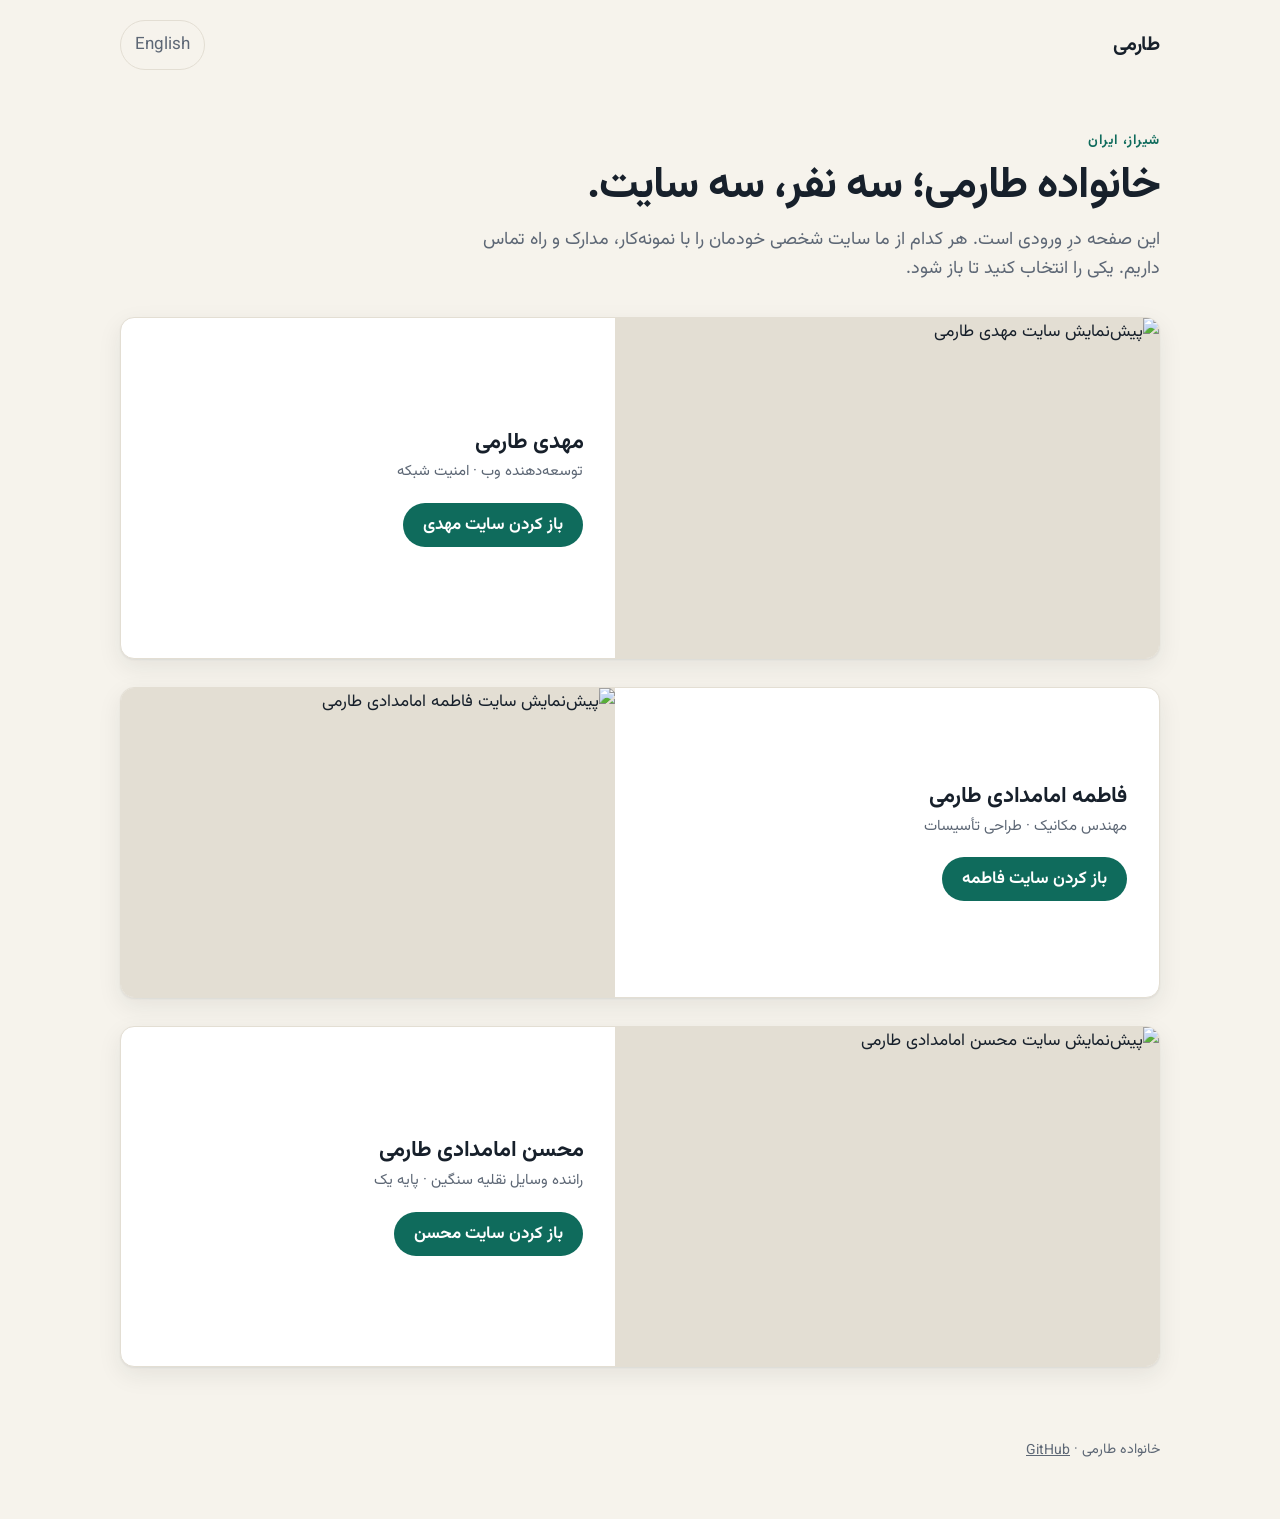
==== fa/index.html @ 527c42b5 "Add Persian hub page Co-Authored-By: Claude Fable 5.1 <noreply@anthropic.com> Claude-Session: https" ====
<!doctype html>
<html lang="fa" dir="rtl">
<head>
<meta charset="utf-8">
<meta name="viewport" content="width=device-width, initial-scale=1">
<title>خانواده طارمی · مهدی، فاطمه و محسن</title>
<meta name="description" content="صفحه خانواده طارمی از شیراز: مهدی طارمی (توسعه‌دهنده وب)، فاطمه امامدادی طارمی (مهندس مکانیک) و محسن امامدادی طارمی (راننده وسایل نقلیه سنگین). سایت هر نفر را از اینجا باز کنید.">
<link rel="canonical" href="https://mahditaromi2010-lab.github.io/taromi-hub/fa/">
<link rel="alternate" hreflang="en" href="https://mahditaromi2010-lab.github.io/taromi-hub/">
<link rel="alternate" hreflang="fa" href="https://mahditaromi2010-lab.github.io/taromi-hub/fa/">
<link rel="alternate" hreflang="x-default" href="https://mahditaromi2010-lab.github.io/taromi-hub/">
<meta property="og:type" content="website">
<meta property="og:title" content="خانواده طارمی">
<meta property="og:description" content="سایت‌های شخصی مهدی، فاطمه و محسن طارمی.">
<meta property="og:url" content="https://mahditaromi2010-lab.github.io/taromi-hub/fa/">
<meta name="theme-color" content="#f6f3ec" media="(prefers-color-scheme: light)">
<meta name="theme-color" content="#0f141c" media="(prefers-color-scheme: dark)">
<link rel="icon" href="../favicon.svg" type="image/svg+xml">
<link rel="preconnect" href="https://fonts.googleapis.com">
<link rel="preconnect" href="https://fonts.gstatic.com" crossorigin>
<link rel="stylesheet" href="https://fonts.googleapis.com/css2?family=Vazirmatn:wght@400;500;600;700&display=swap">
<script type="application/ld+json">
{"@context":"https://schema.org","@type":"WebSite","name":"خانواده طارمی","url":"https://mahditaromi2010-lab.github.io/taromi-hub/","inLanguage":["fa","en"],
 "about":[
  {"@type":"Person","name":"Mahdi Taromi","jobTitle":"Web developer","url":"https://mahditaromi2010-lab.github.io/mahdi.taromi/","sameAs":["https://github.com/mahditaromi2010-lab","https://sentinelweb.ir/mahdi-taromi"]},
  {"@type":"Person","name":"Fatemeh Emamdadi Taromi","jobTitle":"Mechanical engineer","url":"https://novingity.ir"},
  {"@type":"Person","name":"Mohsen Emamdadi Taromi","jobTitle":"Heavy-vehicle driver","url":"https://mahditaromi2010-lab.github.io/mohsen.taromi/"}]}
</script>
<link rel="stylesheet" href="../style.css">
</head>
<body>
<a class="skip" href="#people">رفتن به افراد</a>
<header class="top">
  <a class="brand" href="./" aria-label="صفحه اصلی خانواده طارمی">طارمی</a>
  <nav aria-label="زبان"><a href="../" lang="en" hreflang="en">English</a></nav>
</header>

<main>
  <section class="hero">
    <p class="eyebrow">شیراز، ایران</p>
    <h1>خانواده طارمی؛ سه نفر، سه سایت.</h1>
    <p class="lead">این صفحه درِ ورودی است. هر کدام از ما سایت شخصی خودمان را با نمونه‌کار، مدارک و راه تماس داریم. یکی را انتخاب کنید تا باز شود.</p>
  </section>

  <section id="people" aria-labelledby="people-h">
    <h2 id="people-h" class="sr-only">افراد</h2>
    <ol class="people" id="grid"></ol>
  </section>
</main>

<footer class="foot">
  <p>خانواده طارمی · <a href="https://github.com/mahditaromi2010-lab" rel="noopener">GitHub</a></p>
</footer>

<script src="../config.js"></script>
<script>
(function(){
  var fa = document.documentElement.lang === 'fa';
  var grid = document.getElementById('grid');
  if (!window.FAMILY || !FAMILY.length) { grid.outerHTML = '<p class="muted">No people listed yet.</p>'; return; }
  FAMILY.forEach(function(p, i){
    var li = document.createElement('li'); li.className = 'person' + (i % 2 ? ' flip' : '');
    var img = document.createElement('img');
    img.src = (document.documentElement.lang === 'fa' ? '../' : '') + p.shot; img.width = 640; img.height = 400; img.loading = i ? 'lazy' : 'eager';
    img.alt = (fa ? 'پیش‌نمایش سایت ' + p.nameFa : 'Preview of ' + p.name + "'s site");
    var fig = document.createElement('div'); fig.className = 'shot'; fig.appendChild(img);
    var body = document.createElement('div'); body.className = 'body';
    var h = document.createElement('h3'); h.textContent = fa ? p.nameFa : p.name;
    var role = document.createElement('p'); role.className = 'role'; role.textContent = fa ? p.roleFa : p.role;
    var a = document.createElement('a'); a.className = 'btn'; a.href = p.url; a.rel = 'noopener';
    a.textContent = fa ? 'باز کردن سایت ' + p.nameFa.split(' ')[0] : 'Open ' + p.name.split(' ')[0] + "'s site";
    body.append(h, role, a); li.append(fig, body); grid.appendChild(li);
  });
})();
</script>
</body>
</html>
---- style.css ----
:root{
  --canvas:#f6f3ec;--surface:#fff;--ink:#17202b;--muted:#5d6775;--accent:#0f6b5c;--accent-ink:#fff;--line:#e3ded3;
  --shadow:0 1px 2px rgba(23,32,43,.06),0 8px 24px rgba(23,32,43,.08);
  --r:14px;--u:8px;--font:Inter,system-ui,sans-serif;
}
:root:not([data-theme="light"]){@media (prefers-color-scheme:dark){
  --canvas:#0f141c;--surface:#171e29;--ink:#eef2f7;--muted:#9aa6b8;--accent:#4fd1b3;--accent-ink:#0f141c;--line:#263040;
  --shadow:0 1px 2px rgba(0,0,0,.4),0 8px 24px rgba(0,0,0,.35);color-scheme:dark;
}}
:root[data-theme="dark"]{--canvas:#0f141c;--surface:#171e29;--ink:#eef2f7;--muted:#9aa6b8;--accent:#4fd1b3;--accent-ink:#0f141c;--line:#263040;color-scheme:dark}
html[lang="fa"]{--font:Vazirmatn,system-ui,sans-serif}
*{box-sizing:border-box}
html{scroll-behavior:smooth}
body{margin:0;background:var(--canvas);color:var(--ink);font:17px/1.65 var(--font);-webkit-font-smoothing:antialiased;touch-action:manipulation}
.skip{position:absolute;inset-inline-start:16px;top:-48px;background:var(--accent);color:var(--accent-ink);padding:8px 14px;border-radius:8px;z-index:10}
.skip:focus{top:12px}
.sr-only{position:absolute;width:1px;height:1px;overflow:hidden;clip:rect(0 0 0 0);white-space:nowrap}
.top,main,.foot{width:min(1040px,100% - 32px);margin-inline:auto}
.top{display:flex;justify-content:space-between;align-items:center;padding:20px 0}
.brand{display:inline-flex;align-items:center;min-height:44px;font-weight:700;font-size:20px;letter-spacing:-.01em;color:var(--ink);text-decoration:none}
.top nav a{color:var(--muted);text-decoration:none;padding:10px 14px;border-radius:999px;border:1px solid var(--line);min-height:44px;display:inline-flex;align-items:center}
.top nav a:hover,.top nav a:focus-visible{color:var(--ink);border-color:var(--ink)}
.hero{padding:40px 0 32px;max-width:720px;animation:rise .5s ease-out both}
.eyebrow{margin:0 0 10px;color:var(--accent);font-weight:650;font-size:14px;letter-spacing:.04em;text-transform:uppercase}
h1{margin:0 0 14px;font-size:clamp(30px,5vw,44px);line-height:1.1;letter-spacing:-.02em;text-wrap:balance}
.lead{margin:0;color:var(--muted);font-size:18px;text-wrap:pretty}
.people{list-style:none;margin:0;padding:0;display:grid;gap:20px}
.person{display:grid;grid-template-columns:1fr;background:var(--surface);border:1px solid var(--line);border-radius:var(--r);overflow:hidden;box-shadow:var(--shadow);transition:transform .18s ease,box-shadow .18s ease}
.person:hover{transform:translateY(-2px);box-shadow:0 2px 4px rgba(23,32,43,.08),0 14px 32px rgba(23,32,43,.14)}
.shot{display:block;aspect-ratio:16/10;background:var(--line)}
.shot img{width:100%;height:100%;object-fit:cover;display:block}
.body{padding:22px}
.body h3{margin:0 0 4px;font-size:22px;line-height:1.25;letter-spacing:-.01em}
.role{margin:0 0 18px;color:var(--muted);font-size:15px}
.btn{display:inline-flex;align-items:center;min-height:44px;padding:0 20px;border-radius:999px;background:var(--accent);color:var(--accent-ink);font-weight:650;text-decoration:none;transition:transform .12s ease,filter .12s ease}
.btn:hover{filter:brightness(1.08)}
.btn:active{transform:translateY(1px)}
:focus-visible{outline:3px solid var(--accent);outline-offset:3px}
.foot{padding:48px 0 32px;color:var(--muted);font-size:14px}
.foot a{color:inherit;display:inline-flex;min-height:44px;align-items:center}
.muted{color:var(--muted)}
@media (min-width:720px){
  .person{grid-template-columns:1.1fr 1fr;align-items:center}
  .person.flip .shot{order:2}
  .body{padding:32px}
  .people{gap:28px}
}
@keyframes rise{from{opacity:0;transform:translateY(8px)}to{opacity:1;transform:none}}
@media (prefers-reduced-motion:reduce){*{animation:none!important;transition:none!important}html{scroll-behavior:auto}}
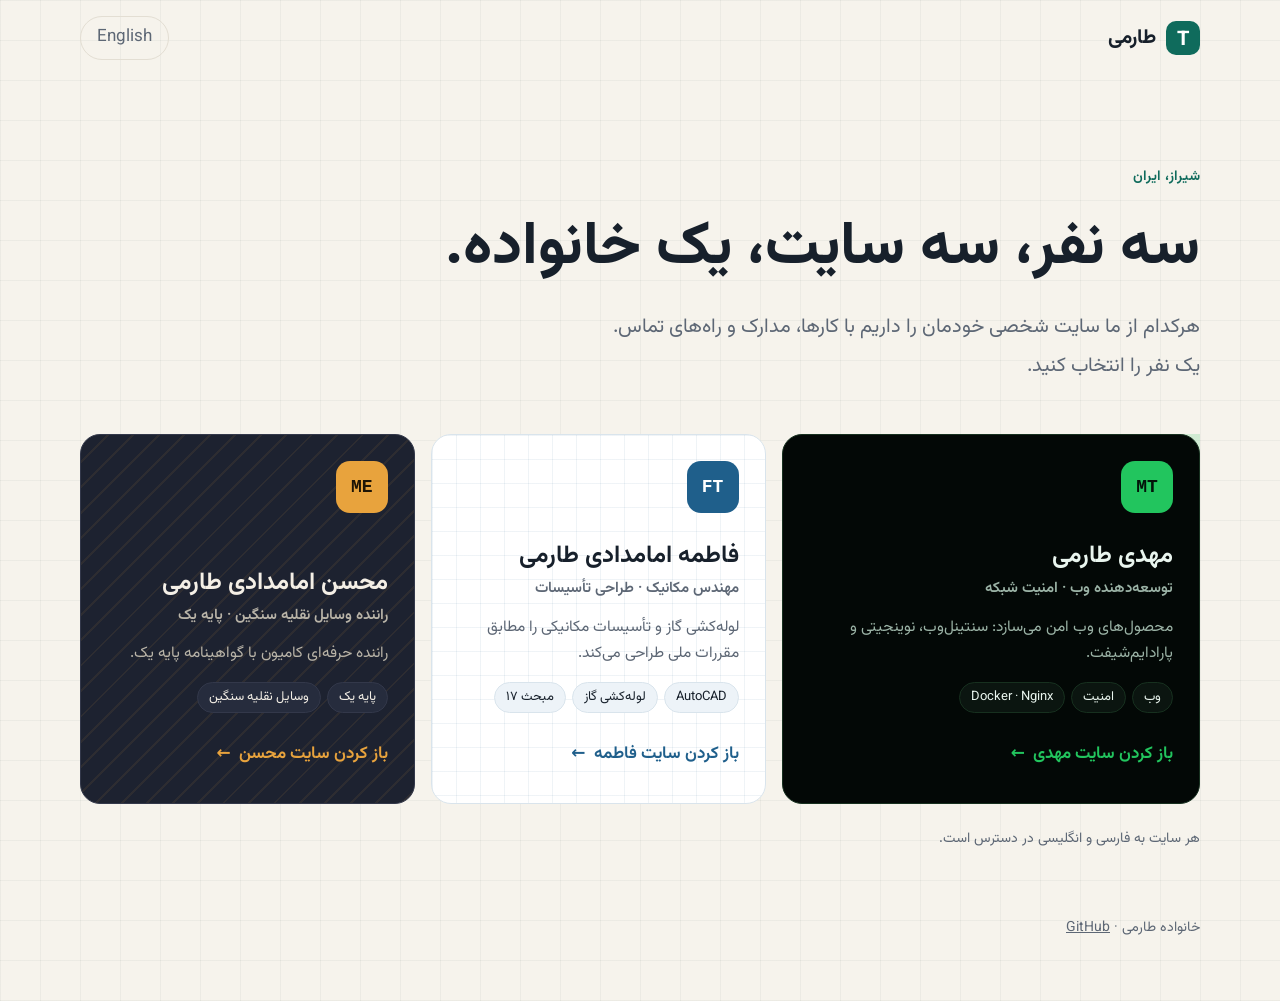
==== commit b321bddb: "Redesign hub (Persian page)" ====
--- a/fa/index.html
+++ b/fa/index.html
@@ -4,74 +4,38 @@
 <meta charset="utf-8">
 <meta name="viewport" content="width=device-width, initial-scale=1">
 <title>خانواده طارمی · مهدی، فاطمه و محسن</title>
-<meta name="description" content="صفحه خانواده طارمی از شیراز: مهدی طارمی (توسعه‌دهنده وب)، فاطمه امامدادی طارمی (مهندس مکانیک) و محسن امامدادی طارمی (راننده وسایل نقلیه سنگین). سایت هر نفر را از اینجا باز کنید.">
+<meta name="description" content="صفحه اصلی خانواده طارمی از شیراز: مهدی (توسعه‌دهنده وب)، فاطمه (مهندس مکانیک) و محسن (راننده وسایل نقلیه سنگین). سایت هر نفر را باز کنید.">
 <link rel="canonical" href="https://mahditaromi2010-lab.github.io/taromi-hub/fa/">
-<link rel="alternate" hreflang="en" href="https://mahditaromi2010-lab.github.io/taromi-hub/">
-<link rel="alternate" hreflang="fa" href="https://mahditaromi2010-lab.github.io/taromi-hub/fa/">
-<link rel="alternate" hreflang="x-default" href="https://mahditaromi2010-lab.github.io/taromi-hub/">
-<meta property="og:type" content="website">
-<meta property="og:title" content="خانواده طارمی">
-<meta property="og:description" content="سایت‌های شخصی مهدی، فاطمه و محسن طارمی.">
-<meta property="og:url" content="https://mahditaromi2010-lab.github.io/taromi-hub/fa/">
-<meta name="theme-color" content="#f6f3ec" media="(prefers-color-scheme: light)">
-<meta name="theme-color" content="#0f141c" media="(prefers-color-scheme: dark)">
+<link rel="alternate" hreflang="en" href="https://mahditaromi2010-lab.github.io/taromi-hub/"><link rel="alternate" hreflang="fa" href="https://mahditaromi2010-lab.github.io/taromi-hub/fa/"><link rel="alternate" hreflang="x-default" href="https://mahditaromi2010-lab.github.io/taromi-hub/">
+<meta property="og:type" content="website"><meta property="og:title" content="خانواده طارمی · مهدی، فاطمه و محسن"><meta property="og:description" content="صفحه اصلی خانواده طارمی از شیراز: مهدی (توسعه‌دهنده وب)، فاطمه (مهندس مکانیک) و محسن (راننده وسایل نقلیه سنگین). سایت هر نفر را باز کنید."><meta property="og:url" content="https://mahditaromi2010-lab.github.io/taromi-hub/fa/">
+<meta name="theme-color" content="#f6f3ec" media="(prefers-color-scheme: light)"><meta name="theme-color" content="#0f141c" media="(prefers-color-scheme: dark)">
 <link rel="icon" href="../favicon.svg" type="image/svg+xml">
-<link rel="preconnect" href="https://fonts.googleapis.com">
-<link rel="preconnect" href="https://fonts.gstatic.com" crossorigin>
-<link rel="stylesheet" href="https://fonts.googleapis.com/css2?family=Vazirmatn:wght@400;500;600;700&display=swap">
-<script type="application/ld+json">
-{"@context":"https://schema.org","@type":"WebSite","name":"خانواده طارمی","url":"https://mahditaromi2010-lab.github.io/taromi-hub/","inLanguage":["fa","en"],
- "about":[
-  {"@type":"Person","name":"Mahdi Taromi","jobTitle":"Web developer","url":"https://mahditaromi2010-lab.github.io/mahdi.taromi/","sameAs":["https://github.com/mahditaromi2010-lab","https://sentinelweb.ir/mahdi-taromi"]},
-  {"@type":"Person","name":"Fatemeh Emamdadi Taromi","jobTitle":"Mechanical engineer","url":"https://novingity.ir"},
-  {"@type":"Person","name":"Mohsen Emamdadi Taromi","jobTitle":"Heavy-vehicle driver","url":"https://mahditaromi2010-lab.github.io/mohsen.taromi/"}]}
-</script>
+<link rel="preconnect" href="https://fonts.googleapis.com"><link rel="preconnect" href="https://fonts.gstatic.com" crossorigin>
+<link rel="stylesheet" href="https://fonts.googleapis.com/css2?family=Vazirmatn:wght@400;600;700&display=swap">
+<script type="application/ld+json">{"@context": "https://schema.org", "@type": "WebSite", "name": "Taromi Family", "url": "https://mahditaromi2010-lab.github.io/taromi-hub/", "inLanguage": ["en", "fa"], "about": [{"@type": "Person", "name": "Mahdi Taromi", "jobTitle": "Web developer", "url": "https://mahditaromi2010-lab.github.io/mahdi.taromi/"}, {"@type": "Person", "name": "Fatemeh Emamdadi Taromi", "jobTitle": "Mechanical engineer", "url": "https://mahditaromi2010-lab.github.io/fatemeh.taromi/"}, {"@type": "Person", "name": "Mohsen Emamdadi Taromi", "jobTitle": "Heavy-vehicle driver", "url": "https://mahditaromi2010-lab.github.io/Mohsen.Taromi/"}]}</script>
 <link rel="stylesheet" href="../style.css">
 </head>
 <body>
 <a class="skip" href="#people">رفتن به افراد</a>
-<header class="top">
-  <a class="brand" href="./" aria-label="صفحه اصلی خانواده طارمی">طارمی</a>
-  <nav aria-label="زبان"><a href="../" lang="en" hreflang="en">English</a></nav>
-</header>
-
+<header class="top"><a class="brand" href="../" aria-label="صفحه اصلی خانواده طارمی"><span class="bm" aria-hidden="true">T</span>طارمی</a>
+<nav aria-label="Language"><a href="../" lang="en" hreflang="en">English</a></nav></header>
 <main>
-  <section class="hero">
-    <p class="eyebrow">شیراز، ایران</p>
-    <h1>خانواده طارمی؛ سه نفر، سه سایت.</h1>
-    <p class="lead">این صفحه درِ ورودی است. هر کدام از ما سایت شخصی خودمان را با نمونه‌کار، مدارک و راه تماس داریم. یکی را انتخاب کنید تا باز شود.</p>
-  </section>
-
-  <section id="people" aria-labelledby="people-h">
-    <h2 id="people-h" class="sr-only">افراد</h2>
-    <ol class="people" id="grid"></ol>
-  </section>
+<section class="hero"><p class="eyebrow">شیراز، ایران</p><h1>سه نفر، سه سایت، یک خانواده.</h1><p class="lead">هرکدام از ما سایت شخصی خودمان را داریم با کارها، مدارک و راه‌های تماس. یک نفر را انتخاب کنید.</p></section>
+<section id="people" aria-labelledby="ph"><h2 id="ph" class="sr-only">افراد</h2><ol class="cards"><li class="card c-m"><a href="https://mahditaromi2010-lab.github.io/mahdi.taromi/" data-key="mahdi" rel="noopener" aria-label="باز کردن سایت مهدی">
+  <span class="mono" aria-hidden="true">MT</span>
+  <h3>مهدی طارمی</h3><p class="role">توسعه‌دهنده وب · امنیت شبکه</p><p class="desc">محصول‌های وب امن می‌سازد: سنتینل‌وب، نوینجیتی و پارادایم‌شیفت.</p>
+  <ul class="tags"><li>وب</li><li>امنیت</li><li>Docker · Nginx</li></ul>
+  <span class="go">باز کردن سایت مهدی<i aria-hidden="true">←</i></span></a></li><li class="card c-f"><a href="https://mahditaromi2010-lab.github.io/fatemeh.taromi/" data-key="fatemeh" rel="noopener" aria-label="باز کردن سایت فاطمه">
+  <span class="mono" aria-hidden="true">FT</span>
+  <h3>فاطمه امامدادی طارمی</h3><p class="role">مهندس مکانیک · طراحی تأسیسات</p><p class="desc">لوله‌کشی گاز و تأسیسات مکانیکی را مطابق مقررات ملی طراحی می‌کند.</p>
+  <ul class="tags"><li>AutoCAD</li><li>لوله‌کشی گاز</li><li>مبحث ۱۷</li></ul>
+  <span class="go">باز کردن سایت فاطمه<i aria-hidden="true">←</i></span></a></li><li class="card c-o"><a href="https://mahditaromi2010-lab.github.io/Mohsen.Taromi/" data-key="mohsen" rel="noopener" aria-label="باز کردن سایت محسن">
+  <span class="mono" aria-hidden="true">ME</span>
+  <h3>محسن امامدادی طارمی</h3><p class="role">راننده وسایل نقلیه سنگین · پایه یک</p><p class="desc">راننده حرفه‌ای کامیون با گواهینامه پایه یک.</p>
+  <ul class="tags"><li>پایه یک</li><li>وسایل نقلیه سنگین</li></ul>
+  <span class="go">باز کردن سایت محسن<i aria-hidden="true">←</i></span></a></li></ol><p class="note">هر سایت به فارسی و انگلیسی در دسترس است.</p></section>
 </main>
-
-<footer class="foot">
-  <p>خانواده طارمی · <a href="https://github.com/mahditaromi2010-lab" rel="noopener">GitHub</a></p>
-</footer>
-
+<footer class="foot"><p>خانواده طارمی · <a href="https://github.com/mahditaromi2010-lab" rel="noopener">GitHub</a></p></footer>
 <script src="../config.js"></script>
-<script>
-(function(){
-  var fa = document.documentElement.lang === 'fa';
-  var grid = document.getElementById('grid');
-  if (!window.FAMILY || !FAMILY.length) { grid.outerHTML = '<p class="muted">No people listed yet.</p>'; return; }
-  FAMILY.forEach(function(p, i){
-    var li = document.createElement('li'); li.className = 'person' + (i % 2 ? ' flip' : '');
-    var img = document.createElement('img');
-    img.src = (document.documentElement.lang === 'fa' ? '../' : '') + p.shot; img.width = 640; img.height = 400; img.loading = i ? 'lazy' : 'eager';
-    img.alt = (fa ? 'پیش‌نمایش سایت ' + p.nameFa : 'Preview of ' + p.name + "'s site");
-    var fig = document.createElement('div'); fig.className = 'shot'; fig.appendChild(img);
-    var body = document.createElement('div'); body.className = 'body';
-    var h = document.createElement('h3'); h.textContent = fa ? p.nameFa : p.name;
-    var role = document.createElement('p'); role.className = 'role'; role.textContent = fa ? p.roleFa : p.role;
-    var a = document.createElement('a'); a.className = 'btn'; a.href = p.url; a.rel = 'noopener';
-    a.textContent = fa ? 'باز کردن سایت ' + p.nameFa.split(' ')[0] : 'Open ' + p.name.split(' ')[0] + "'s site";
-    body.append(h, role, a); li.append(fig, body); grid.appendChild(li);
-  });
-})();
-</script>
-</body>
-</html>
+<script>(function(){if(!window.FAMILY)return;FAMILY.forEach(function(p){var a=document.querySelector('a[data-key="'+p.key+'"]');if(a&&p.url)a.href=p.url})})();</script>
+</body></html>
--- a/style.css
+++ b/style.css
@@ -1,49 +1,44 @@
-:root{
-  --canvas:#f6f3ec;--surface:#fff;--ink:#17202b;--muted:#5d6775;--accent:#0f6b5c;--accent-ink:#fff;--line:#e3ded3;
-  --shadow:0 1px 2px rgba(23,32,43,.06),0 8px 24px rgba(23,32,43,.08);
-  --r:14px;--u:8px;--font:Inter,system-ui,sans-serif;
-}
-:root:not([data-theme="light"]){@media (prefers-color-scheme:dark){
-  --canvas:#0f141c;--surface:#171e29;--ink:#eef2f7;--muted:#9aa6b8;--accent:#4fd1b3;--accent-ink:#0f141c;--line:#263040;
-  --shadow:0 1px 2px rgba(0,0,0,.4),0 8px 24px rgba(0,0,0,.35);color-scheme:dark;
-}}
-:root[data-theme="dark"]{--canvas:#0f141c;--surface:#171e29;--ink:#eef2f7;--muted:#9aa6b8;--accent:#4fd1b3;--accent-ink:#0f141c;--line:#263040;color-scheme:dark}
-html[lang="fa"]{--font:Vazirmatn,system-ui,sans-serif}
-*{box-sizing:border-box}
-html{scroll-behavior:smooth}
-body{margin:0;background:var(--canvas);color:var(--ink);font:17px/1.65 var(--font);-webkit-font-smoothing:antialiased;touch-action:manipulation}
-.skip{position:absolute;inset-inline-start:16px;top:-48px;background:var(--accent);color:var(--accent-ink);padding:8px 14px;border-radius:8px;z-index:10}
-.skip:focus{top:12px}
+:root{--canvas:#f6f3ec;--surface:#fff;--ink:#17202b;--muted:#5d6775;--accent:#0f6b5c;--accent-ink:#fff;--line:#e3ded3;--grid:rgba(23,32,43,.045);--font:Inter,"Segoe UI",system-ui,sans-serif}
+:root:not([data-theme="light"]){@media (prefers-color-scheme:dark){--canvas:#0f141c;--surface:#171e29;--ink:#eef2f7;--muted:#9aa6b8;--accent:#4fd1b3;--accent-ink:#0f141c;--line:#263040;--grid:rgba(255,255,255,.04);color-scheme:dark}}
+html[lang="fa"]{--font:Vazirmatn,Tahoma,system-ui,sans-serif}
+*{box-sizing:border-box}html{scroll-behavior:smooth}
+body{margin:0;background:var(--canvas);color:var(--ink);font:17px/1.7 var(--font);-webkit-font-smoothing:antialiased;touch-action:manipulation;background-image:linear-gradient(var(--grid) 1px,transparent 1px),linear-gradient(90deg,var(--grid) 1px,transparent 1px);background-size:40px 40px}
+html[lang="fa"] body{line-height:1.95}
+.skip{position:absolute;inset-inline-start:16px;top:-56px;background:var(--accent);color:var(--accent-ink);padding:10px 16px;border-radius:8px;z-index:10}.skip:focus{top:12px}
 .sr-only{position:absolute;width:1px;height:1px;overflow:hidden;clip:rect(0 0 0 0);white-space:nowrap}
-.top,main,.foot{width:min(1040px,100% - 32px);margin-inline:auto}
-.top{display:flex;justify-content:space-between;align-items:center;padding:20px 0}
-.brand{display:inline-flex;align-items:center;min-height:44px;font-weight:700;font-size:20px;letter-spacing:-.01em;color:var(--ink);text-decoration:none}
-.top nav a{color:var(--muted);text-decoration:none;padding:10px 14px;border-radius:999px;border:1px solid var(--line);min-height:44px;display:inline-flex;align-items:center}
-.top nav a:hover,.top nav a:focus-visible{color:var(--ink);border-color:var(--ink)}
-.hero{padding:40px 0 32px;max-width:720px;animation:rise .5s ease-out both}
-.eyebrow{margin:0 0 10px;color:var(--accent);font-weight:650;font-size:14px;letter-spacing:.04em;text-transform:uppercase}
-h1{margin:0 0 14px;font-size:clamp(30px,5vw,44px);line-height:1.1;letter-spacing:-.02em;text-wrap:balance}
-.lead{margin:0;color:var(--muted);font-size:18px;text-wrap:pretty}
-.people{list-style:none;margin:0;padding:0;display:grid;gap:20px}
-.person{display:grid;grid-template-columns:1fr;background:var(--surface);border:1px solid var(--line);border-radius:var(--r);overflow:hidden;box-shadow:var(--shadow);transition:transform .18s ease,box-shadow .18s ease}
-.person:hover{transform:translateY(-2px);box-shadow:0 2px 4px rgba(23,32,43,.08),0 14px 32px rgba(23,32,43,.14)}
-.shot{display:block;aspect-ratio:16/10;background:var(--line)}
-.shot img{width:100%;height:100%;object-fit:cover;display:block}
-.body{padding:22px}
-.body h3{margin:0 0 4px;font-size:22px;line-height:1.25;letter-spacing:-.01em}
-.role{margin:0 0 18px;color:var(--muted);font-size:15px}
-.btn{display:inline-flex;align-items:center;min-height:44px;padding:0 20px;border-radius:999px;background:var(--accent);color:var(--accent-ink);font-weight:650;text-decoration:none;transition:transform .12s ease,filter .12s ease}
-.btn:hover{filter:brightness(1.08)}
-.btn:active{transform:translateY(1px)}
-:focus-visible{outline:3px solid var(--accent);outline-offset:3px}
-.foot{padding:48px 0 32px;color:var(--muted);font-size:14px}
-.foot a{color:inherit;display:inline-flex;min-height:44px;align-items:center}
-.muted{color:var(--muted)}
-@media (min-width:720px){
-  .person{grid-template-columns:1.1fr 1fr;align-items:center}
-  .person.flip .shot{order:2}
-  .body{padding:32px}
-  .people{gap:28px}
-}
-@keyframes rise{from{opacity:0;transform:translateY(8px)}to{opacity:1;transform:none}}
+.top,main,.foot{width:min(1120px,100% - 32px);margin-inline:auto}
+.top{display:flex;justify-content:space-between;align-items:center;padding:16px 0}
+.brand{display:inline-flex;align-items:center;gap:10px;min-height:44px;font-weight:750;font-size:20px;color:var(--ink);text-decoration:none}
+.bm{display:grid;place-items:center;width:34px;height:34px;border-radius:10px;background:var(--accent);color:var(--accent-ink);font-weight:750}
+.top nav a{color:var(--muted);text-decoration:none;padding:0 16px;border-radius:999px;border:1px solid var(--line);min-height:44px;display:inline-flex;align-items:center;transition:color .15s,border-color .15s}
+.top nav a:hover{color:var(--ink);border-color:var(--ink)}
+:focus-visible{outline:3px solid var(--accent);outline-offset:3px;border-radius:6px}
+.hero{padding:clamp(36px,7vw,88px) 0 clamp(28px,4vw,48px);max-width:780px;animation:rise .6s cubic-bezier(.2,.7,.2,1) both}
+.eyebrow{margin:0 0 14px;color:var(--accent);font-weight:650;font-size:14px}
+h1{margin:0 0 16px;font-size:clamp(32px,5.6vw,60px);line-height:1.08;letter-spacing:-.03em;font-weight:750;text-wrap:balance}
+html[lang="fa"] h1{letter-spacing:0;line-height:1.45}
+.lead{margin:0;color:var(--muted);font-size:clamp(17px,1.8vw,20px);max-width:56ch;text-wrap:pretty}
+.cards{list-style:none;margin:0;padding:0;display:grid;gap:16px}
+.card a{position:relative;display:flex;flex-direction:column;height:100%;min-height:300px;padding:26px;border-radius:20px;border:1px solid var(--bd);background:var(--bg);color:var(--fg);text-decoration:none;overflow:hidden;transition:transform .2s ease,box-shadow .2s ease,border-color .2s ease}
+.card a:hover{transform:translateY(-4px);box-shadow:0 22px 40px -24px var(--sh);border-color:var(--ac)}
+.card a:active{transform:translateY(-1px)}
+.card .mono{display:grid;place-items:center;width:52px;height:52px;border-radius:14px;background:var(--ac);color:var(--acink);font:700 18px/1 var(--mono,ui-monospace,Consolas,monospace);margin-bottom:auto;padding-bottom:0}
+.card h3{margin:28px 0 2px;font-size:24px;line-height:1.3;letter-spacing:-.01em}
+html[lang="fa"] .card h3{letter-spacing:0}
+.card .role{margin:0 0 10px;color:var(--mu);font-size:15px;font-weight:600}
+.card .desc{margin:0 0 16px;color:var(--mu);font-size:15.5px;line-height:1.7}
+.tags{list-style:none;margin:0 0 20px;padding:0;display:flex;gap:6px;flex-wrap:wrap}
+.tags li{padding:3px 11px;border:1px solid var(--bd);border-radius:999px;font-size:13px;line-height:1.7;background:var(--chip)}
+.go{display:inline-flex;align-items:center;gap:8px;min-height:44px;font-weight:650;color:var(--ac)}
+.go i{font-style:normal;transition:transform .2s ease}
+.card a:hover .go i{transform:translateX(4px)}[dir="rtl"] .card a:hover .go i{transform:translateX(-4px)}
+.c-m{--bg:#030806;--fg:#e9f5ee;--mu:#9bb3a6;--bd:#17301f;--ac:#22c55e;--acink:#03140a;--chip:#0b1510;--sh:#22c55e;background-image:radial-gradient(circle at 100% 0,rgba(34,197,94,.18),transparent 60%)}
+.c-f{--bg:#fff;--fg:#17202b;--mu:#5d6775;--bd:#d9e4ec;--ac:#1f5f8b;--acink:#fff;--chip:#edf3f8;--sh:#1f5f8b}
+.c-f a{background-image:linear-gradient(rgba(31,95,139,.07) 1px,transparent 1px),linear-gradient(90deg,rgba(31,95,139,.07) 1px,transparent 1px);background-size:24px 24px}
+.c-o{--bg:#1d2230;--fg:#f4efe6;--mu:#b9b4a8;--bd:#33384a;--ac:#e8a33d;--acink:#1d1405;--chip:#262c3d;--sh:#e8a33d}
+.c-o a{background-image:repeating-linear-gradient(135deg,rgba(232,163,61,.08) 0 2px,transparent 2px 18px)}
+.note{margin:22px 0 0;color:var(--muted);font-size:14px}
+.foot{padding:40px 0 36px;color:var(--muted);font-size:14px}.foot a{color:inherit;display:inline-flex;min-height:44px;align-items:center}
+@media (min-width:860px){.cards{grid-template-columns:1.25fr 1fr 1fr}}
+@keyframes rise{from{opacity:0;transform:translateY(14px)}to{opacity:1;transform:none}}
 @media (prefers-reduced-motion:reduce){*{animation:none!important;transition:none!important}html{scroll-behavior:auto}}
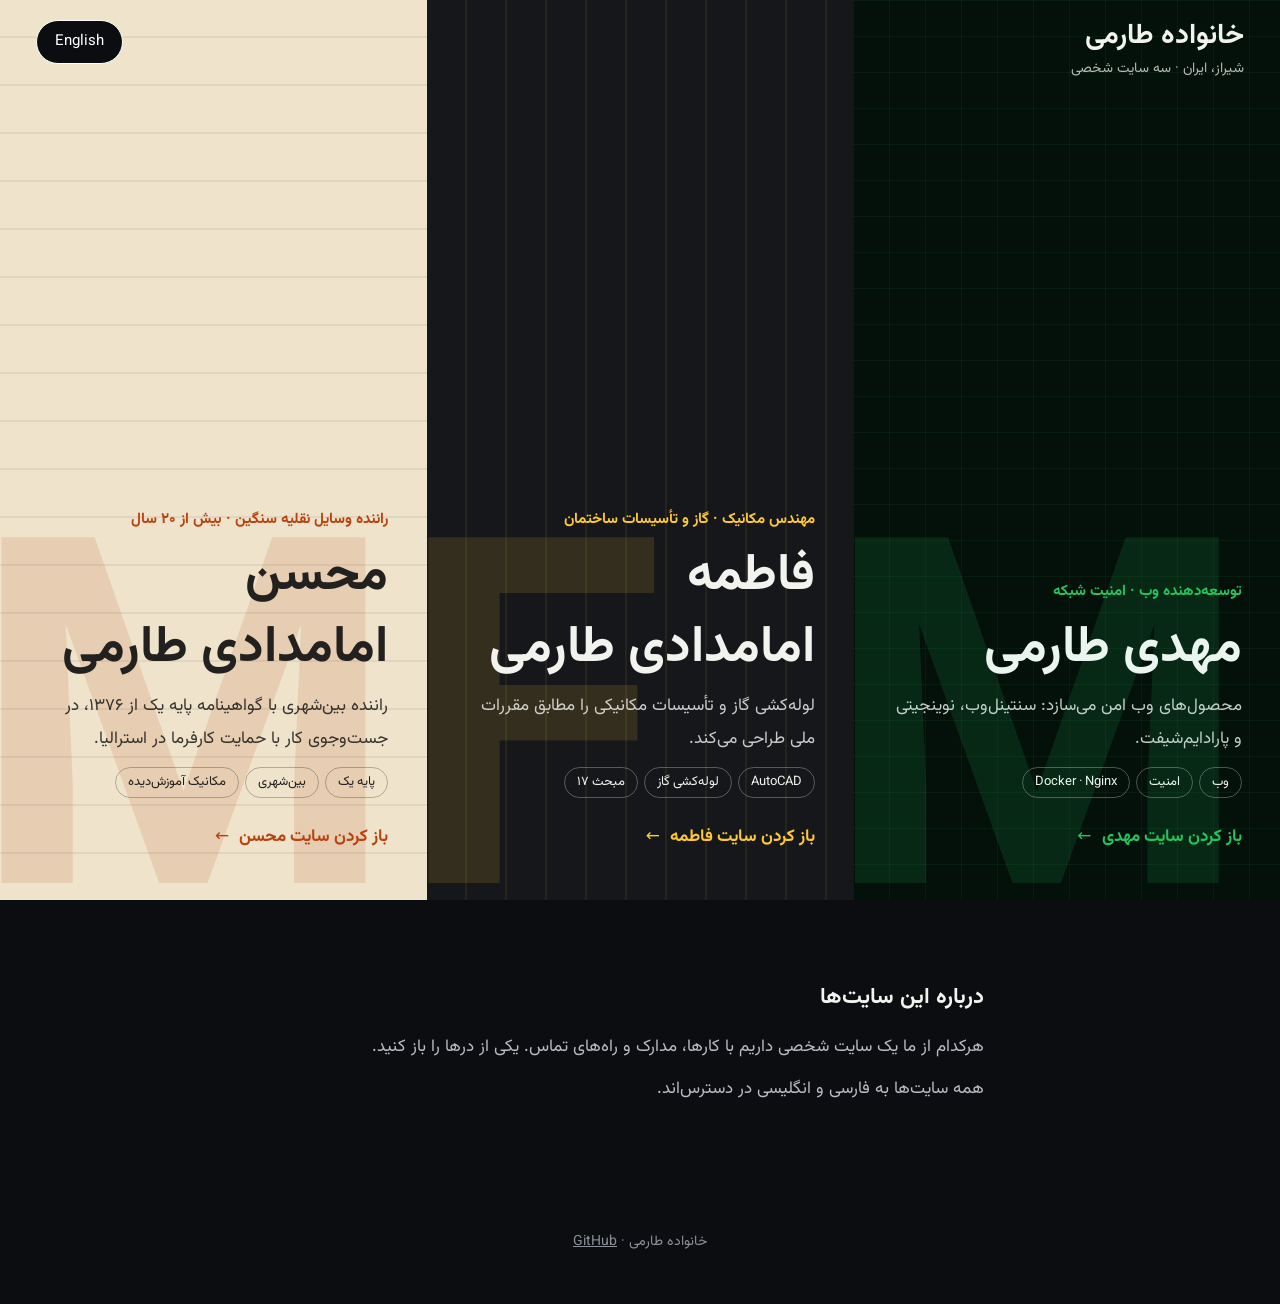
==== commit c6075320: "Redesign v3: hub Persian page" ====
--- a/fa/index.html
+++ b/fa/index.html
@@ -5,37 +5,33 @@
 <meta name="viewport" content="width=device-width, initial-scale=1">
 <title>خانواده طارمی · مهدی، فاطمه و محسن</title>
 <meta name="description" content="صفحه اصلی خانواده طارمی از شیراز: مهدی (توسعه‌دهنده وب)، فاطمه (مهندس مکانیک) و محسن (راننده وسایل نقلیه سنگین). سایت هر نفر را باز کنید.">
-<link rel="canonical" href="https://mahditaromi2010-lab.github.io/taromi-hub/fa/">
-<link rel="alternate" hreflang="en" href="https://mahditaromi2010-lab.github.io/taromi-hub/"><link rel="alternate" hreflang="fa" href="https://mahditaromi2010-lab.github.io/taromi-hub/fa/"><link rel="alternate" hreflang="x-default" href="https://mahditaromi2010-lab.github.io/taromi-hub/">
-<meta property="og:type" content="website"><meta property="og:title" content="خانواده طارمی · مهدی، فاطمه و محسن"><meta property="og:description" content="صفحه اصلی خانواده طارمی از شیراز: مهدی (توسعه‌دهنده وب)، فاطمه (مهندس مکانیک) و محسن (راننده وسایل نقلیه سنگین). سایت هر نفر را باز کنید."><meta property="og:url" content="https://mahditaromi2010-lab.github.io/taromi-hub/fa/">
-<meta name="theme-color" content="#f6f3ec" media="(prefers-color-scheme: light)"><meta name="theme-color" content="#0f141c" media="(prefers-color-scheme: dark)">
+<link rel="canonical" href="https://family.taromi.net/fa/">
+<link rel="alternate" hreflang="en" href="https://family.taromi.net/"><link rel="alternate" hreflang="fa" href="https://family.taromi.net/fa/"><link rel="alternate" hreflang="x-default" href="https://family.taromi.net/">
+<meta property="og:type" content="website"><meta property="og:title" content="خانواده طارمی · مهدی، فاطمه و محسن"><meta property="og:description" content="صفحه اصلی خانواده طارمی از شیراز: مهدی (توسعه‌دهنده وب)، فاطمه (مهندس مکانیک) و محسن (راننده وسایل نقلیه سنگین). سایت هر نفر را باز کنید."><meta property="og:url" content="https://family.taromi.net/fa/">
+<meta name="theme-color" content="#0b0d10">
 <link rel="icon" href="../favicon.svg" type="image/svg+xml">
 <link rel="preconnect" href="https://fonts.googleapis.com"><link rel="preconnect" href="https://fonts.gstatic.com" crossorigin>
-<link rel="stylesheet" href="https://fonts.googleapis.com/css2?family=Vazirmatn:wght@400;600;700&display=swap">
-<script type="application/ld+json">{"@context": "https://schema.org", "@type": "WebSite", "name": "Taromi Family", "url": "https://mahditaromi2010-lab.github.io/taromi-hub/", "inLanguage": ["en", "fa"], "about": [{"@type": "Person", "name": "Mahdi Taromi", "jobTitle": "Web developer", "url": "https://mahditaromi2010-lab.github.io/mahdi.taromi/"}, {"@type": "Person", "name": "Fatemeh Emamdadi Taromi", "jobTitle": "Mechanical engineer", "url": "https://mahditaromi2010-lab.github.io/fatemeh.taromi/"}, {"@type": "Person", "name": "Mohsen Emamdadi Taromi", "jobTitle": "Heavy-vehicle driver", "url": "https://mahditaromi2010-lab.github.io/Mohsen.Taromi/"}]}</script>
+<link rel="stylesheet" href="https://fonts.googleapis.com/css2?family=Vazirmatn:wght@400;600;800&display=swap">
+<script type="application/ld+json">{"@context": "https://schema.org", "@type": "WebSite", "name": "Taromi Family", "url": "https://family.taromi.net/", "inLanguage": ["en", "fa"], "about": [{"@type": "Person", "name": "Mahdi Taromi", "jobTitle": "Web developer", "url": "https://mahditaromi2010-lab.github.io/mahdi.taromi/"}, {"@type": "Person", "name": "Fatemeh Emamdadi Taromi", "jobTitle": "Mechanical engineer", "url": "https://mahditaromi2010-lab.github.io/fatemeh.taromi/"}, {"@type": "Person", "name": "Mohsen Emamdadi Taromi", "jobTitle": "Heavy vehicle driver", "url": "https://mohsen.taromi.net/"}]}</script>
 <link rel="stylesheet" href="../style.css">
 </head>
 <body>
-<a class="skip" href="#people">رفتن به افراد</a>
-<header class="top"><a class="brand" href="../" aria-label="صفحه اصلی خانواده طارمی"><span class="bm" aria-hidden="true">T</span>طارمی</a>
-<nav aria-label="Language"><a href="../" lang="en" hreflang="en">English</a></nav></header>
-<main>
-<section class="hero"><p class="eyebrow">شیراز، ایران</p><h1>سه نفر، سه سایت، یک خانواده.</h1><p class="lead">هرکدام از ما سایت شخصی خودمان را داریم با کارها، مدارک و راه‌های تماس. یک نفر را انتخاب کنید.</p></section>
-<section id="people" aria-labelledby="ph"><h2 id="ph" class="sr-only">افراد</h2><ol class="cards"><li class="card c-m"><a href="https://mahditaromi2010-lab.github.io/mahdi.taromi/" data-key="mahdi" rel="noopener" aria-label="باز کردن سایت مهدی">
-  <span class="mono" aria-hidden="true">MT</span>
-  <h3>مهدی طارمی</h3><p class="role">توسعه‌دهنده وب · امنیت شبکه</p><p class="desc">محصول‌های وب امن می‌سازد: سنتینل‌وب، نوینجیتی و پارادایم‌شیفت.</p>
-  <ul class="tags"><li>وب</li><li>امنیت</li><li>Docker · Nginx</li></ul>
-  <span class="go">باز کردن سایت مهدی<i aria-hidden="true">←</i></span></a></li><li class="card c-f"><a href="https://mahditaromi2010-lab.github.io/fatemeh.taromi/" data-key="fatemeh" rel="noopener" aria-label="باز کردن سایت فاطمه">
-  <span class="mono" aria-hidden="true">FT</span>
-  <h3>فاطمه امامدادی طارمی</h3><p class="role">مهندس مکانیک · طراحی تأسیسات</p><p class="desc">لوله‌کشی گاز و تأسیسات مکانیکی را مطابق مقررات ملی طراحی می‌کند.</p>
-  <ul class="tags"><li>AutoCAD</li><li>لوله‌کشی گاز</li><li>مبحث ۱۷</li></ul>
-  <span class="go">باز کردن سایت فاطمه<i aria-hidden="true">←</i></span></a></li><li class="card c-o"><a href="https://mahditaromi2010-lab.github.io/Mohsen.Taromi/" data-key="mohsen" rel="noopener" aria-label="باز کردن سایت محسن">
-  <span class="mono" aria-hidden="true">ME</span>
-  <h3>محسن امامدادی طارمی</h3><p class="role">راننده وسایل نقلیه سنگین · پایه یک</p><p class="desc">راننده حرفه‌ای کامیون با گواهینامه پایه یک.</p>
-  <ul class="tags"><li>پایه یک</li><li>وسایل نقلیه سنگین</li></ul>
-  <span class="go">باز کردن سایت محسن<i aria-hidden="true">←</i></span></a></li></ol><p class="note">هر سایت به فارسی و انگلیسی در دسترس است.</p></section>
-</main>
-<footer class="foot"><p>خانواده طارمی · <a href="https://github.com/mahditaromi2010-lab" rel="noopener">GitHub</a></p></footer>
-<script src="../config.js"></script>
-<script>(function(){if(!window.FAMILY)return;FAMILY.forEach(function(p){var a=document.querySelector('a[data-key="'+p.key+'"]');if(a&&p.url)a.href=p.url})})();</script>
+<a class="skip" href="#doors">رفتن به افراد</a>
+<header class="bar"><div class="id"><h1>خانواده طارمی</h1><p>شیراز، ایران · سه سایت شخصی</p></div>
+<a class="lang" href="../" lang="en" hreflang="en">English</a></header>
+<main><ul class="doors" id="doors"><li class="door d-m"><a href="https://mahditaromi2010-lab.github.io/mahdi.taromi/" data-key="mahdi" rel="noopener">
+<span class="mono" aria-hidden="true">M</span>
+<span class="txt"><span class="role">توسعه‌دهنده وب · امنیت شبکه</span><h2>مهدی طارمی</h2><span class="desc">محصول‌های وب امن می‌سازد: سنتینل‌وب، نوینجیتی و پارادایم‌شیفت.</span>
+<span class="tags"><i>وب</i><i>امنیت</i><i>Docker · Nginx</i></span>
+<span class="go">باز کردن سایت مهدی<b aria-hidden="true">←</b></span></span></a></li><li class="door d-f"><a href="https://mahditaromi2010-lab.github.io/fatemeh.taromi/" data-key="fatemeh" rel="noopener">
+<span class="mono" aria-hidden="true">F</span>
+<span class="txt"><span class="role">مهندس مکانیک · گاز و تأسیسات ساختمان</span><h2>فاطمه امامدادی طارمی</h2><span class="desc">لوله‌کشی گاز و تأسیسات مکانیکی را مطابق مقررات ملی طراحی می‌کند.</span>
+<span class="tags"><i>AutoCAD</i><i>لوله‌کشی گاز</i><i>مبحث ۱۷</i></span>
+<span class="go">باز کردن سایت فاطمه<b aria-hidden="true">←</b></span></span></a></li><li class="door d-o"><a href="https://mohsen.taromi.net/" data-key="mohsen" rel="noopener">
+<span class="mono" aria-hidden="true">M</span>
+<span class="txt"><span class="role">راننده وسایل نقلیه سنگین · بیش از ۲۰ سال</span><h2>محسن امامدادی طارمی</h2><span class="desc">راننده بین‌شهری با گواهینامه پایه یک از ۱۳۷۶، در جست‌وجوی کار با حمایت کارفرما در استرالیا.</span>
+<span class="tags"><i>پایه یک</i><i>بین‌شهری</i><i>مکانیک آموزش‌دیده</i></span>
+<span class="go">باز کردن سایت محسن<b aria-hidden="true">←</b></span></span></a></li></ul>
+<section class="about" aria-labelledby="ab"><h2 id="ab">درباره این سایت‌ها</h2><p>هرکدام از ما یک سایت شخصی داریم با کارها، مدارک و راه‌های تماس. یکی از درها را باز کنید.</p><p>همه سایت‌ها به فارسی و انگلیسی در دسترس‌اند.</p></section></main>
+<footer class="foot">خانواده طارمی · <a href="https://github.com/mahditaromi2010-lab" rel="noopener">GitHub</a></footer>
 </body></html>
--- a/style.css
+++ b/style.css
@@ -1,44 +1,60 @@
-:root{--canvas:#f6f3ec;--surface:#fff;--ink:#17202b;--muted:#5d6775;--accent:#0f6b5c;--accent-ink:#fff;--line:#e3ded3;--grid:rgba(23,32,43,.045);--font:Inter,"Segoe UI",system-ui,sans-serif}
-:root:not([data-theme="light"]){@media (prefers-color-scheme:dark){--canvas:#0f141c;--surface:#171e29;--ink:#eef2f7;--muted:#9aa6b8;--accent:#4fd1b3;--accent-ink:#0f141c;--line:#263040;--grid:rgba(255,255,255,.04);color-scheme:dark}}
+:root{--font:"Space Grotesk","Segoe UI",system-ui,sans-serif;color-scheme:dark}
 html[lang="fa"]{--font:Vazirmatn,Tahoma,system-ui,sans-serif}
-*{box-sizing:border-box}html{scroll-behavior:smooth}
-body{margin:0;background:var(--canvas);color:var(--ink);font:17px/1.7 var(--font);-webkit-font-smoothing:antialiased;touch-action:manipulation;background-image:linear-gradient(var(--grid) 1px,transparent 1px),linear-gradient(90deg,var(--grid) 1px,transparent 1px);background-size:40px 40px}
-html[lang="fa"] body{line-height:1.95}
-.skip{position:absolute;inset-inline-start:16px;top:-56px;background:var(--accent);color:var(--accent-ink);padding:10px 16px;border-radius:8px;z-index:10}.skip:focus{top:12px}
-.sr-only{position:absolute;width:1px;height:1px;overflow:hidden;clip:rect(0 0 0 0);white-space:nowrap}
-.top,main,.foot{width:min(1120px,100% - 32px);margin-inline:auto}
-.top{display:flex;justify-content:space-between;align-items:center;padding:16px 0}
-.brand{display:inline-flex;align-items:center;gap:10px;min-height:44px;font-weight:750;font-size:20px;color:var(--ink);text-decoration:none}
-.bm{display:grid;place-items:center;width:34px;height:34px;border-radius:10px;background:var(--accent);color:var(--accent-ink);font-weight:750}
-.top nav a{color:var(--muted);text-decoration:none;padding:0 16px;border-radius:999px;border:1px solid var(--line);min-height:44px;display:inline-flex;align-items:center;transition:color .15s,border-color .15s}
-.top nav a:hover{color:var(--ink);border-color:var(--ink)}
-:focus-visible{outline:3px solid var(--accent);outline-offset:3px;border-radius:6px}
-.hero{padding:clamp(36px,7vw,88px) 0 clamp(28px,4vw,48px);max-width:780px;animation:rise .6s cubic-bezier(.2,.7,.2,1) both}
-.eyebrow{margin:0 0 14px;color:var(--accent);font-weight:650;font-size:14px}
-h1{margin:0 0 16px;font-size:clamp(32px,5.6vw,60px);line-height:1.08;letter-spacing:-.03em;font-weight:750;text-wrap:balance}
-html[lang="fa"] h1{letter-spacing:0;line-height:1.45}
-.lead{margin:0;color:var(--muted);font-size:clamp(17px,1.8vw,20px);max-width:56ch;text-wrap:pretty}
-.cards{list-style:none;margin:0;padding:0;display:grid;gap:16px}
-.card a{position:relative;display:flex;flex-direction:column;height:100%;min-height:300px;padding:26px;border-radius:20px;border:1px solid var(--bd);background:var(--bg);color:var(--fg);text-decoration:none;overflow:hidden;transition:transform .2s ease,box-shadow .2s ease,border-color .2s ease}
-.card a:hover{transform:translateY(-4px);box-shadow:0 22px 40px -24px var(--sh);border-color:var(--ac)}
-.card a:active{transform:translateY(-1px)}
-.card .mono{display:grid;place-items:center;width:52px;height:52px;border-radius:14px;background:var(--ac);color:var(--acink);font:700 18px/1 var(--mono,ui-monospace,Consolas,monospace);margin-bottom:auto;padding-bottom:0}
-.card h3{margin:28px 0 2px;font-size:24px;line-height:1.3;letter-spacing:-.01em}
-html[lang="fa"] .card h3{letter-spacing:0}
-.card .role{margin:0 0 10px;color:var(--mu);font-size:15px;font-weight:600}
-.card .desc{margin:0 0 16px;color:var(--mu);font-size:15.5px;line-height:1.7}
-.tags{list-style:none;margin:0 0 20px;padding:0;display:flex;gap:6px;flex-wrap:wrap}
-.tags li{padding:3px 11px;border:1px solid var(--bd);border-radius:999px;font-size:13px;line-height:1.7;background:var(--chip)}
-.go{display:inline-flex;align-items:center;gap:8px;min-height:44px;font-weight:650;color:var(--ac)}
-.go i{font-style:normal;transition:transform .2s ease}
-.card a:hover .go i{transform:translateX(4px)}[dir="rtl"] .card a:hover .go i{transform:translateX(-4px)}
-.c-m{--bg:#030806;--fg:#e9f5ee;--mu:#9bb3a6;--bd:#17301f;--ac:#22c55e;--acink:#03140a;--chip:#0b1510;--sh:#22c55e;background-image:radial-gradient(circle at 100% 0,rgba(34,197,94,.18),transparent 60%)}
-.c-f{--bg:#fff;--fg:#17202b;--mu:#5d6775;--bd:#d9e4ec;--ac:#1f5f8b;--acink:#fff;--chip:#edf3f8;--sh:#1f5f8b}
-.c-f a{background-image:linear-gradient(rgba(31,95,139,.07) 1px,transparent 1px),linear-gradient(90deg,rgba(31,95,139,.07) 1px,transparent 1px);background-size:24px 24px}
-.c-o{--bg:#1d2230;--fg:#f4efe6;--mu:#b9b4a8;--bd:#33384a;--ac:#e8a33d;--acink:#1d1405;--chip:#262c3d;--sh:#e8a33d}
-.c-o a{background-image:repeating-linear-gradient(135deg,rgba(232,163,61,.08) 0 2px,transparent 2px 18px)}
-.note{margin:22px 0 0;color:var(--muted);font-size:14px}
-.foot{padding:40px 0 36px;color:var(--muted);font-size:14px}.foot a{color:inherit;display:inline-flex;min-height:44px;align-items:center}
-@media (min-width:860px){.cards{grid-template-columns:1.25fr 1fr 1fr}}
-@keyframes rise{from{opacity:0;transform:translateY(14px)}to{opacity:1;transform:none}}
-@media (prefers-reduced-motion:reduce){*{animation:none!important;transition:none!important}html{scroll-behavior:auto}}
+*{box-sizing:border-box}
+html{scroll-behavior:smooth}
+body{margin:0;background:#0b0d10;color:#f2f2ee;font:17px/1.7 var(--font);-webkit-font-smoothing:antialiased;touch-action:manipulation}
+html[lang="fa"] body{line-height:1.9}
+a{color:inherit}
+:focus-visible{outline:3px solid #fff;outline-offset:-6px}
+.skip{position:absolute;inset-inline-start:16px;top:-56px;background:#fff;color:#000;padding:10px 16px;border-radius:8px;z-index:30}.skip:focus{top:12px}
+.bar{position:absolute;inset:0 0 auto 0;z-index:10;display:flex;justify-content:space-between;align-items:flex-start;gap:16px;padding:20px clamp(16px,3vw,36px);pointer-events:none}
+.bar>*{pointer-events:auto}
+.bar h1{margin:0;font-size:clamp(20px,2.2vw,28px);line-height:1.2;letter-spacing:-.01em}
+html[lang="fa"] .bar h1{letter-spacing:0}
+.bar p{margin:2px 0 0;font-size:14px;opacity:.75}
+.lang{display:inline-flex;align-items:center;min-height:44px;padding:0 18px;border:1px solid #fff;border-radius:999px;text-decoration:none;font-size:15px;background:#0b0d10;color:#fff;transition:background-color .15s,color .15s}
+.lang:hover{background:#fff;color:#000}
+.doors{list-style:none;margin:0;padding:0;display:flex;flex-direction:column;min-height:100svh}
+.door{flex:1;display:flex;min-height:34svh;position:relative;overflow:hidden}
+.door a{flex:1;display:flex;align-items:flex-end;gap:20px;padding:clamp(20px,3vw,44px);text-decoration:none;position:relative;background:var(--bg);color:var(--fg)}
+.door .mono{position:absolute;inset-inline-end:-.06em;bottom:-.22em;font:700 clamp(220px,38vw,520px)/1 var(--font);color:var(--ac);opacity:.13;pointer-events:none;transition:opacity .4s,transform .5s}
+.door .txt{position:relative;display:flex;flex-direction:column;gap:6px;max-width:560px}
+.door .role{font-size:14px;font-weight:700;color:var(--ac);letter-spacing:.06em;text-transform:uppercase}
+html[lang="fa"] .door .role{letter-spacing:0;text-transform:none;font-size:15px}
+.door h2{margin:0;font-size:clamp(30px,4vw,56px);line-height:1.05;letter-spacing:-.03em;text-wrap:balance}
+html[lang="fa"] .door h2{letter-spacing:0;line-height:1.4}
+.door .desc{max-width:44ch;opacity:.82;font-size:17px;text-wrap:pretty}
+.door .tags{display:flex;flex-wrap:wrap;gap:6px;margin-top:6px}
+.door .tags i{font-style:normal;font-size:13px;padding:2px 12px;border:1px solid color-mix(in srgb,var(--fg) 30%,transparent);border-radius:999px}
+.door .go{display:inline-flex;align-items:center;gap:10px;margin-top:10px;min-height:48px;font-weight:700;color:var(--ac);font-size:17px}
+.door .go b{font-weight:400;transition:transform .2s}
+.door a:hover .go b{transform:translateX(6px)}[dir="rtl"] .door a:hover .go b{transform:translateX(-6px)}
+.door a:hover .mono{opacity:.22}
+.d-m{--bg:#04100a;--fg:#e9f5ee;--ac:#22c55e}
+.d-m a{background-image:linear-gradient(rgba(34,197,94,.07) 1px,transparent 1px),linear-gradient(90deg,rgba(34,197,94,.07) 1px,transparent 1px);background-size:36px 36px}
+.d-f{--bg:#15171b;--fg:#f2f2ee;--ac:#ffc933}
+.d-f a{background-image:repeating-linear-gradient(90deg,transparent 0 38px,rgba(255,201,51,.07) 38px 40px)}
+.d-o{--bg:#efe3cc;--fg:#23211f;--ac:#b8430f}
+.d-o a{background-image:repeating-linear-gradient(0deg,transparent 0 46px,rgba(35,33,31,.07) 46px 48px)}
+.d-o .desc{opacity:.9}
+.about{padding:clamp(36px,6vw,80px) clamp(16px,3vw,36px);max-width:760px;margin-inline:auto}
+.about h2{margin:0 0 12px;font-size:22px}
+.about p{margin:0 0 10px;color:#b9bcc2}
+.foot{padding:28px clamp(16px,3vw,36px) 40px;color:#8d9097;font-size:14px;text-align:center}
+.foot a{display:inline-flex;min-height:44px;align-items:center}
+@media (min-width:900px) and (hover:hover){
+  .doors{flex-direction:row;height:100svh;min-height:600px}
+  .door{min-height:0;flex:1;transition:flex .55s cubic-bezier(.2,.7,.2,1)}
+  .door:hover,.door:focus-within{flex:2.3}
+  .doors:has(.door:hover) .door:not(:hover) .desc,.doors:has(.door:hover) .door:not(:hover) .tags{opacity:0}
+  .door .desc,.door .tags,.door .go{transition:opacity .3s}
+  .door a{padding-top:110px}
+  .door .txt{min-width:300px}
+}
+@media (min-width:900px){.door{min-height:0}.doors{flex-direction:row;height:100svh;min-height:600px}.door a{padding-top:110px}}
+@media (max-width:899px){.bar{position:static;background:#0b0d10;padding-bottom:14px}.door{min-height:42svh}.door a{padding-top:28px}}
+@keyframes rise{from{opacity:0;transform:translateY(40px)}to{opacity:1;transform:none}}
+@keyframes drift{50%{transform:translateY(-14px) rotate(-2deg)}}
+.door{animation:rise .9s cubic-bezier(.2,.8,.2,1) both}.door:nth-child(2){animation-delay:.12s}.door:nth-child(3){animation-delay:.24s}
+.door .mono{animation:drift 9s ease-in-out infinite}.door:nth-child(2) .mono{animation-delay:-3s}.door:nth-child(3) .mono{animation-delay:-6s}
+@media (prefers-reduced-motion:reduce){*{transition:none!important;animation:none!important}html{scroll-behavior:auto}}
